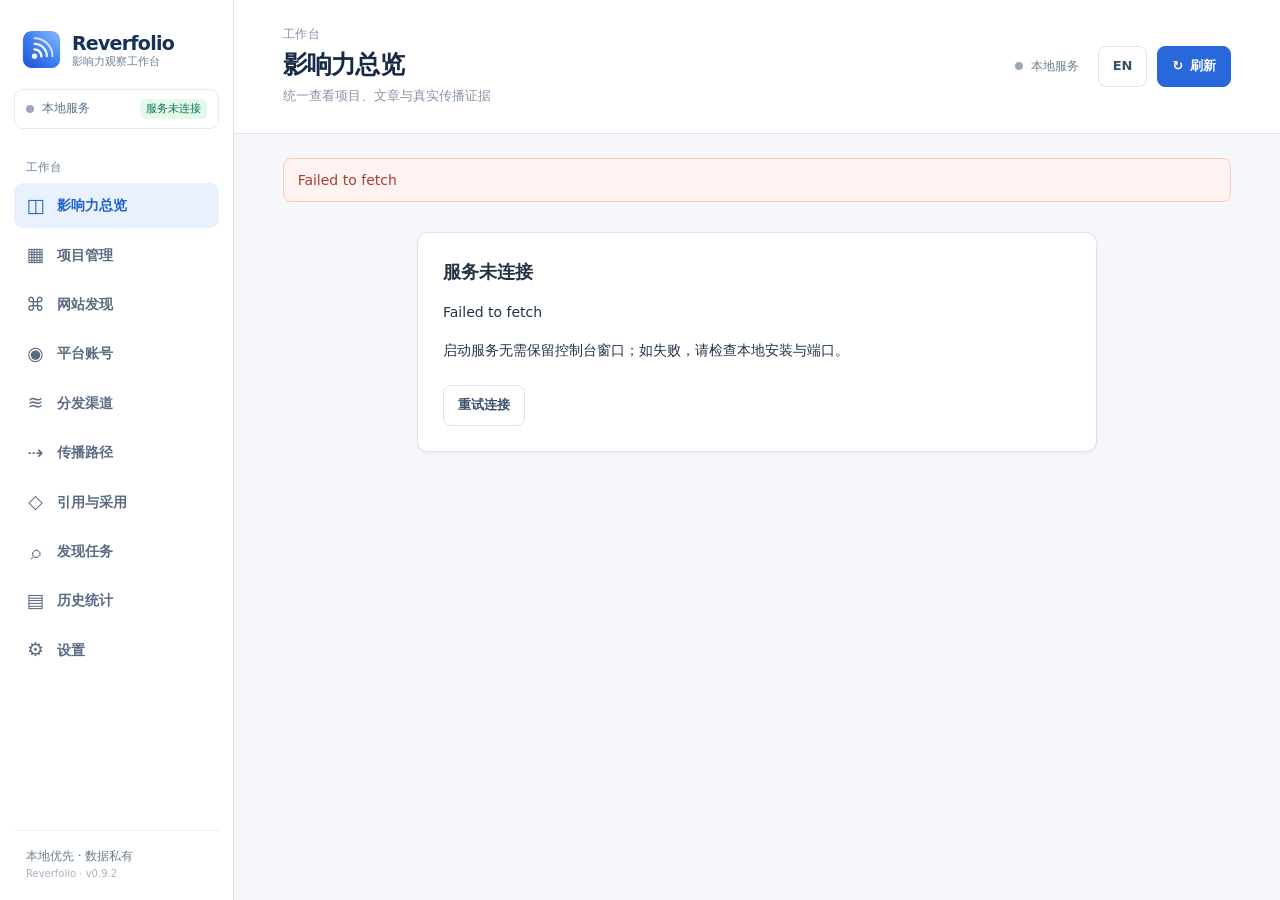
==== extension/ui/index.html @ 4c91f540 "docs: finalize public OSS onboarding and bundled dependency notices" ====
<!doctype html>
<html lang="zh-CN">
<head>
  <meta charset="utf-8">
  <meta name="viewport" content="width=device-width,initial-scale=1">
  <meta name="color-scheme" content="light">
  <meta name="reverfolio-api-origin" content="http://127.0.0.1:19452">
<title>Reverfolio · 影响力工作台</title>
  <link rel="icon" type="image/svg+xml" href="./favicon.svg">
  <link rel="stylesheet" href="./app.css">
  <script defer src="./local-auth.js"></script>
  <script defer src="./app.js"></script>
  <script defer src="./dashboard.js"></script>
  <script defer src="./settings.js"></script>
</head>
<body>
  <div class="app">
    <aside class="sidebar">
      <div class="brand"><div class="brand-mark"><img src="./favicon.svg" width="39" height="39" alt="" aria-hidden="true"></div><div><strong>Reverfolio</strong><small data-i18n="影响力观察工作台">影响力观察工作台</small></div></div>
      <div class="sidebar-status"><span class="online-dot"></span><span data-i18n="本地服务">本地服务</span><span class="pill" data-i18n="已连接">已连接</span></div>
      <div class="nav-label" data-i18n="工作台">工作台</div>
      <nav id="navigation" aria-label="Workspaces"></nav>
      <div class="sidebar-bottom"><div class="sidebar-footer"><span data-i18n="本地优先 · 数据私有">本地优先 · 数据私有</span><small>Reverfolio · v0.9.2</small></div></div>
    </aside>
    <div class="main-shell">
      <header class="topbar">
        <div><div class="eyebrow" data-i18n="工作台">工作台</div><h1 id="page-title">影响力总览</h1><p id="page-subtitle"></p></div>
        <div class="top-actions"><span class="sync-indicator"><span class="online-dot"></span><span data-i18n="本地服务">本地服务</span></span>
          <button type="button" class="btn btn-secondary" data-action="open-browser-tab" id="open-browser-tab" title="在标签页中打开" hidden>↗</button>
          <button type="button" class="btn btn-secondary" data-action="toggle-locale" id="locale-button">EN</button>
          <button type="button" class="btn btn-primary" data-action="refresh"><span aria-hidden="true">↻</span> <span data-i18n="刷新">刷新</span></button>
        </div>
      </header>
      <main class="workspace-main">
        <div class="notice" id="notice" role="status" aria-live="polite"></div>
        <section id="view" aria-label="Reverfolio workspace"><div class="loading">正在读取 Reverfolio 数据…</div></section>
      </main>
    </div>
  </div>
</body>
</html>
---- extension/ui/app.css ----
:root{font:14px/1.6 system-ui,-apple-system,"Segoe UI","Noto Sans CJK SC","Microsoft YaHei",sans-serif;color:#223448;background:#f5f7fa;--border:#dce3ee;--blue:#2868da;--blue-soft:#eaf2ff;--text:#223448;--sub:#6d7c8f}
*{box-sizing:border-box}body{margin:0}button,input,select,textarea{font:inherit}button{cursor:pointer}a{color:var(--blue);text-decoration:none}a:hover{text-decoration:underline}
.app{min-height:100vh;display:flex}.sidebar{width:234px;min-width:234px;position:sticky;top:0;height:100vh;background:#fff;border-right:1px solid var(--border);display:flex;flex-direction:column;padding:24px 14px 18px}.brand{display:flex;align-items:center;gap:11px;margin:4px 8px 18px}.brand-mark{background:linear-gradient(138deg,#2563eb,#5596f8);box-shadow:0 4px 11px #2563eb28;color:white;width:39px;height:39px;border-radius:11px;display:grid;place-items:center;font-weight:800;letter-spacing:-.04em}.brand strong{font-size:19px;color:#17315b;letter-spacing:-.04em}.brand small{display:block;font-size:11px;color:var(--sub);margin-top:-5px}.sidebar-status{display:flex;gap:8px;align-items:center;padding:9px 11px;border:1px solid #e4ebf3;border-radius:9px;font-size:12px;margin-bottom:20px;color:#587088}.online-dot{width:8px;height:8px;border-radius:50%;background:#23bd74;display:inline-block;box-shadow:0 0 0 3px #e4faec}.pill{margin-left:auto;color:#087948;background:#e6f7eb;border-radius:6px;font-size:11px;padding:1px 6px}.nav-label{font-size:11px;color:#95a4b8;letter-spacing:.11em;font-weight:700;padding:10px 12px 7px}.sidebar nav{display:flex;flex-direction:column;gap:5px}.nav-button{border:0;background:transparent;border-radius:9px;text-align:left;width:100%;display:flex;gap:12px;align-items:center;padding:11px 12px;color:#596a82;font-weight:600;transition:background .12s}.nav-button:hover{background:#f1f6ff}.nav-button.active{color:#2262ca;background:#e9f1ff}.nav-icon{display:grid;place-items:center;width:19px;font-size:19px;font-weight:400;line-height:1}.sidebar-bottom{margin-top:auto}.sidebar-footer{border-top:1px solid #ecf0f4;padding:16px 12px 0;font-size:12px;color:var(--sub)}.sidebar-footer small{display:block;color:#a7b1c1}
.main-shell{min-width:0;flex:1}.topbar{background:#fff;border-bottom:1px solid var(--border);min-height:120px;display:flex;align-items:center;justify-content:space-between;gap:24px;padding:25px clamp(18px,3.8vw,56px)}.eyebrow{font-size:12px;color:#8391a7;letter-spacing:.07em}.topbar h1{font-size:25px;font-weight:730;margin:1px 0 0;letter-spacing:-.03em;color:#172b46}.topbar p{color:#8794a7;font-size:13px;margin:1px 0}.top-actions{display:flex;align-items:center;gap:10px;flex-wrap:wrap}.sync-indicator{font-size:12px;color:#667d8f;display:flex;align-items:center;gap:8px;margin-right:9px}.workspace-main{margin:0 auto;padding:24px clamp(18px,3.8vw,56px) 64px;max-width:1590px}.notice{display:none;border-radius:8px;padding:10px 14px;margin-bottom:17px;border:1px solid #c4d8ef;background:#eff6ff;color:#205bab}.notice.active{display:block}.notice.error{background:#fff3f1;color:#aa3e30;border-color:#ffc7be}
.btn{border-radius:8px;border:1px solid var(--border);padding:9px 14px;background:#fff;font-size:13px;font-weight:600;color:#38516d;display:inline-flex;align-items:center;justify-content:center;gap:7px;white-space:nowrap}.btn:hover{border-color:#96b7ed;background:#f8fbff}.btn-primary{background:var(--blue);border-color:var(--blue);color:#fff}.btn-primary:hover{background:#1e54bb;color:#fff}.btn-danger{color:#a23c34}.btn:disabled{opacity:.45;cursor:wait}.btn-sm{padding:5px 10px;font-size:12px}.btn-link{background:none;border:0;color:var(--blue);padding:0}.btn-row{display:flex;gap:9px;flex-wrap:wrap;align-items:center}.section-header{display:flex;justify-content:space-between;align-items:flex-end;gap:16px;margin:23px 0 13px}.section-header:first-child{margin-top:0}.section-header h2{margin:0;font-size:17px;color:#243950}.section-header p{margin:4px 0 0;color:var(--sub);font-size:12px}.card,.panel{border:1px solid var(--border);background:white;border-radius:11px;box-shadow:0 1px 3px #142c5010;padding:20px;margin-bottom:18px}.card h2,.panel h2{font-size:16px;margin:0 0 13px}.panel-title{margin:0 0 14px;font-size:16px;color:#2b3c51}.card-sub{color:var(--sub);font-size:12px}.stat-grid{display:grid;grid-template-columns:repeat(4,minmax(0,1fr));gap:16px}.stat-card{padding:20px 21px;background:#fff;border:1px solid var(--border);border-radius:11px}.stat-label{color:#788a9f;font-size:12px}.stat-value{font-size:29px;font-weight:740;color:#213b5d;margin:4px 0;line-height:1.35}.stat-hint{font-size:11px;color:#92a0b1}.stat-card.primary .stat-value{color:var(--blue)}
.grid-2{display:grid;grid-template-columns:minmax(0,1.3fr) minmax(260px,.7fr);gap:16px}.grid-cards{display:grid;grid-template-columns:repeat(auto-fit,minmax(280px,1fr));gap:14px}.mini-card{border:1px solid var(--border);border-radius:10px;background:#fff;padding:18px}.mini-card h3{margin:0;font-size:15px}.mini-card .meta{font-size:12px;color:var(--sub);margin:5px 0 10px;overflow-wrap:anywhere}.data-table{width:100%;border-collapse:collapse;font-size:13px}.data-table th{text-align:left;color:#8190a5;font-size:11px;font-weight:700;letter-spacing:.02em;background:#f8fafd;border-bottom:1px solid var(--border);padding:11px 12px}.data-table td{padding:12px;border-bottom:1px solid #edf0f5;vertical-align:top}.data-table tr:last-child td{border-bottom:0}.data-table tr:hover td{background:#fbfcff}.table-wrap{overflow:auto;border:1px solid #e8edf4;border-radius:8px}.num{font-variant-numeric:tabular-nums;font-weight:650}.muted{color:var(--sub)}.empty{color:#94a0ae;text-align:center;padding:32px}.badge{display:inline-flex;align-items:center;background:#f1f5fa;border-radius:6px;color:#586b80;font-size:11px;font-weight:600;padding:3px 8px}.badge.verified{color:#0d8355;background:#e8f8f0}.badge.pending{color:#a36a1a;background:#fff5e6}.badge.rejected,.badge.gone,.badge.failed{color:#a33a38;background:#fbe9e8}.badge.complete{color:#0b7c4d;background:#e8f8f0}.badge.partial{color:#826316;background:#fff5df}.badge.running{color:#226bd0;background:#edf4ff}.tag{display:inline-flex;background:#eff4fb;color:#38648d;padding:2px 7px;border-radius:5px;font-size:11px}.evidence-list{display:grid;gap:13px}.evidence-item{padding:18px;border:1px solid var(--border);border-radius:10px;background:white}.evidence-head{display:flex;gap:10px;align-items:center;justify-content:space-between}.evidence-item h3{margin:0;font-size:15px}.evidence-item blockquote{margin:12px 0;padding:10px 14px;border-left:3px solid #aac9f6;background:#f8faff;color:#5f748e;line-height:1.6;overflow-wrap:anywhere}.evidence-actions{display:flex;flex-wrap:wrap;gap:8px;align-items:center}.evidence-url{overflow-wrap:anywhere;font-size:12px}.form-grid{display:grid;grid-template-columns:repeat(2,minmax(0,1fr));gap:13px}.field{display:flex;flex-direction:column;gap:5px;font-size:12px;font-weight:650;color:#536983}.field input,.field select,.field textarea,.input{border:1px solid #d4dfed;border-radius:7px;padding:9px 11px;min-width:0;width:100%;background:white;color:#24384f;font-size:13px}.field textarea{min-height:74px;resize:vertical}.field.full{grid-column:1/-1}.form-actions{display:flex;align-items:center;justify-content:flex-end;margin-top:14px;gap:8px}.toolbar{display:flex;align-items:center;justify-content:space-between;flex-wrap:wrap;gap:10px;margin-bottom:16px}.search{width:min(340px,100%);border:1px solid #d4dfed;background:#fff;padding:9px 13px;border-radius:7px;font-size:13px}.subtle{font-size:12px;color:#8c9aaa}.separator{border:0;border-top:1px solid #e8edf4;margin:17px 0}details summary{cursor:pointer;color:#2968be;font-size:13px}details[open] summary{margin-bottom:12px}pre{white-space:pre-wrap;overflow-wrap:anywhere;background:#f6f8fb;padding:13px;border-radius:7px;font-size:12px;max-height:360px;overflow:auto}code{font-size:12px}.inline-input{width:min(270px,100%);border:1px solid #d4dfed;border-radius:7px;padding:7px 10px;background:#fff;font-size:12px}.list-row{padding:13px 0;border-bottom:1px solid #edf0f5}.list-row:last-child{border:0}.work-header{display:flex;justify-content:space-between;gap:12px;align-items:center}.work-stats{display:flex;gap:15px;color:#657c96;font-size:12px;margin-top:9px;flex-wrap:wrap}.link-row{font-size:12px;margin-top:7px;overflow-wrap:anywhere}.loading{padding:42px;text-align:center;color:#7890a6}.desc{color:#71839c;font-size:13px;margin-top:0}.status-line{display:flex;gap:12px;align-items:center}.metric-bar{height:8px;border-radius:8px;background:#eef4fb;min-width:100px;overflow:hidden}.metric-bar span{display:block;height:100%;background:#6da4f5;border-radius:8px}.kpi-note{color:#8593a7;font-size:12px;line-height:1.6;margin:10px 0}
@media(max-width:1180px){.stat-grid{grid-template-columns:repeat(2,minmax(0,1fr))}.grid-2{grid-template-columns:1fr}}@media(max-width:700px){.app{display:block}.sidebar{position:relative;height:auto;width:100%;min-width:0;padding:12px;display:block}.brand{margin:0 4px 10px}.sidebar-status,.nav-label,.sidebar-bottom{display:none}.sidebar nav{flex-direction:row;overflow-x:auto;gap:4px}.nav-button{padding:9px 10px;white-space:nowrap;width:auto}.nav-icon{display:none}.topbar{padding:16px;min-height:98px}.topbar h1{font-size:21px}.topbar p,.sync-indicator{display:none}.workspace-main{padding:15px}.stat-grid{grid-template-columns:repeat(2,minmax(0,1fr));gap:9px}.stat-card{padding:14px}.stat-value{font-size:23px}.grid-cards,.form-grid{grid-template-columns:1fr}.field.full{grid-column:auto}}

body.busy button{pointer-events:none;opacity:.6}

/* Hierarchical settings: nested tree + functional detail pane. */
.settings-shell{display:grid;grid-template-columns:minmax(270px,345px) minmax(0,1fr);gap:18px;align-items:start}
.settings-browser,.settings-detail{background:#fff;border:1px solid var(--border);border-radius:11px;box-shadow:0 1px 3px #142c5010}
.settings-browser{padding:18px 0;min-height:480px;overflow:hidden}
.settings-browser-header{padding:0 18px 13px}
.settings-browser-header h2{font-size:18px;margin:0;color:#23364e}
.settings-browser-header p{font-size:12px;color:var(--sub);margin:3px 0}
.settings-search-wrap{padding:0 16px 14px;border-bottom:1px solid #ecf0f6}
.settings-search-wrap input{width:100%;border:1px solid #d4dfed;border-radius:8px;padding:10px 12px;color:#334962;outline-offset:2px}
#settings-tree{padding:10px 10px 0}
.settings-tree-branch{margin:2px 0}
.settings-tree-row{--depth:0;width:100%;display:flex;align-items:center;gap:8px;min-height:55px;padding:8px 11px 8px calc(10px + var(--depth)*14px);border:0;border-radius:8px;background:transparent;text-align:left;color:#334865;transition:background .15s}
.settings-tree-row:hover{background:#f4f7fc}
.settings-tree-row.is-selected{background:#eaf2ff;color:#235cba}
.settings-tree-marker{width:16px;font-size:17px;flex-shrink:0;color:#7b96b7;display:grid;place-items:center}
.settings-tree-copy{flex:1;min-width:0}
.settings-tree-copy strong{display:block;font-size:13px;font-weight:650;line-height:1.45}
.settings-tree-copy small{display:block;font-size:11px;font-weight:400;color:#8997a9;overflow:hidden;text-overflow:ellipsis;white-space:nowrap}
.settings-tree-count{font-size:11px;color:#8697a8;background:#edf2f8;border-radius:5px;padding:1px 5px}
.settings-tree-next{font-size:19px;color:#91a0af}
.settings-tree-children{border-left:1px solid #edf0f6;margin-left:23px}
.settings-detail{min-height:480px;padding:24px;margin:0}
.settings-detail h2{font-size:19px;color:#253950;margin:8px 0 7px}
.settings-breadcrumb{display:flex;align-items:center;gap:4px;flex-wrap:wrap;margin-bottom:17px}
.settings-crumb{border:0;padding:1px 3px;background:transparent;color:#5c78a0;font-size:12px}
.settings-crumb:last-of-type{color:#285ead;font-weight:600}
.settings-crumb-sep{color:#adb9c9}
.settings-detail-empty{min-height:370px;display:flex;flex-direction:column;justify-content:center;align-items:center;text-align:center;color:#7e8c9c}
.settings-detail-empty h2{margin:6px 0;color:#314961}
.settings-detail-empty p{margin:0;font-size:13px}
.settings-detail-symbol{font-size:36px;color:#afbfda}
.settings-category-list{display:grid;gap:8px;margin-top:18px}
.settings-category-card{border:1px solid #e4e9f2;background:#fbfcfe;border-radius:9px;padding:14px 16px;display:flex;align-items:center;justify-content:space-between;gap:12px;text-align:left}
.settings-category-card:hover{background:#eef5ff;border-color:#bdd1ef}
.settings-category-card strong{display:block;color:#324761;font-size:14px}
.settings-category-card small{display:block;color:#8395a9;font-size:12px}
.settings-fields{display:grid;gap:16px}
.settings-field{border:1px solid #e8edf5;border-radius:9px;padding:16px 18px}
.settings-field label{display:grid;grid-template-columns:minmax(0,1fr) minmax(150px,240px);column-gap:20px;align-items:center}
.settings-field label strong{color:#2e4560;font-size:14px;grid-column:1;grid-row:1}
.settings-field label small{color:#8796a9;font-size:12px;grid-column:1;grid-row:2;line-height:1.5}
.settings-field input,.settings-field select{grid-column:2;grid-row:1/span 2;width:100%;border:1px solid #cfdbe9;border-radius:7px;padding:9px 10px;color:#2c4565;background:white;min-width:0}
.settings-savebar{display:flex;justify-content:flex-end;align-items:center;gap:9px;flex-wrap:wrap;margin-top:22px;border-top:1px solid #edf1f7;padding-top:18px}
.settings-hint{font-size:12px;color:#8b9aab;margin-right:auto}
.settings-results-count{color:#8193a5;font-size:12px;padding:8px 10px}
.settings-search-hit{display:block;width:100%;border:0;background:white;text-align:left;padding:11px 14px;border-radius:7px}
.settings-search-hit:hover{background:#f1f6ff}
.settings-search-hit strong{display:block;color:#324f70;font-size:13px}
.settings-search-hit small{display:block;color:#92a1b0;font-size:11px;line-height:1.4}
.settings-empty{padding:26px;text-align:center;color:#94a1b2;font-size:13px}
.settings-status{padding:15px 0;border-bottom:1px solid #edf0f5}
.settings-status:last-child{border-bottom:0}
.settings-status .muted{margin:7px 0}
.settings-info{margin-top:20px;color:#607795;padding:11px 12px;background:#f4f8fc;border-radius:8px}
body.compact-layout .stat-card{padding:13px}
body.compact-layout .mini-card,body.compact-layout .panel{padding:13px}
body.compact-layout .data-table td{padding:7px 11px}
body.compact-layout .workspace-main{padding-top:15px}
@media(max-width:1100px){.settings-shell{grid-template-columns:minmax(220px,300px) minmax(0,1fr)}}
@media(max-width:780px){.settings-shell{grid-template-columns:1fr}.settings-browser,.settings-detail{min-height:0}.settings-field label{grid-template-columns:1fr;row-gap:7px}.settings-field label strong,.settings-field label small,.settings-field input,.settings-field select{grid-column:1;grid-row:auto}}

/* CSP-safe recursive indentation: no inline style attributes. */
.settings-tree-row[data-depth="1"]{padding-left:24px}
.settings-tree-row[data-depth="2"]{padding-left:38px}
.settings-tree-row[data-depth="3"]{padding-left:52px}
.settings-tree-row[data-depth="4"]{padding-left:66px}


/* BlogCTL-style full-width hierarchical settings navigation: one level at a time. */
.settings-full-page{
  width:100%;
  max-width:none;
  margin:0;
  min-height:0;
  padding:clamp(18px,2vw,32px);
}
.settings-full-page .settings-browser-header{padding:0 0 16px}
.settings-full-page .settings-browser-header h2{font-size:20px}
.settings-full-page .settings-search-wrap{padding:0 0 20px;border-bottom:0}
.settings-full-page .settings-search-wrap input{max-width:none;width:100%;padding:12px 14px}
.settings-full-page .settings-category-list{display:grid;grid-template-columns:1fr;gap:0;margin-top:0;border:1px solid #e4eaf2;border-radius:10px;overflow:hidden}
.settings-full-page .settings-category-card{
  width:100%;
  min-height:78px;
  border:0;
  border-bottom:1px solid #e8edf4;
  border-radius:0;
  padding:15px 22px;
  background:#fff;
}
.settings-full-page .settings-category-card:last-child{border-bottom:0}
.settings-full-page .settings-category-card:hover{background:#f2f7ff}
.settings-full-page .settings-category-card strong{font-size:15px}
.settings-full-page .settings-category-card small{font-size:12px;margin-top:3px}
.settings-category-meta{color:#899bb2;display:flex;gap:16px;align-items:center}
.settings-category-chevron{color:#7d9ac4;font-size:22px;line-height:1}
.settings-full-page .settings-breadcrumb{margin-bottom:23px}
.settings-full-page .settings-detail-empty{display:none}
.settings-full-page .settings-fields{max-width:none}
.settings-full-page .settings-field label{grid-template-columns:minmax(0,1fr) minmax(220px,36%)}
.settings-full-page .settings-search-hit{display:flex;padding:15px 22px}
.settings-full-page .settings-results-count{background:#f7fafd;padding:9px 18px}
@media(max-width:780px){
 .settings-full-page .settings-field label{grid-template-columns:1fr}
 .settings-full-page .settings-category-card{padding:12px 14px;min-height:66px}
}

/* Settings must consume all horizontal space available next to the app nav. */
body:has(.settings-full-page) .workspace-main{max-width:none;width:100%}

.brand-mark:has(img){background:transparent;box-shadow:none;border-radius:11px;overflow:hidden}
.brand-mark img{display:block;width:100%;height:100%}

/* Same management UI in the Edge/Chrome extension side panel. */
[hidden]{display:none!important}
.reverfolio-extension body{background:#f5f7fb}
.reverfolio-extension .app{display:flex;min-height:100vh}
.reverfolio-extension .sidebar{
  display:flex;position:sticky;top:0;flex:0 0 58px;
  width:58px;min-width:58px;height:100vh;
  padding:12px 5px;overflow:auto;
}
.reverfolio-extension .sidebar .brand{margin:3px auto 14px}
.reverfolio-extension .sidebar .brand>div:last-child,.reverfolio-extension .sidebar-status,.reverfolio-extension .nav-label,.reverfolio-extension .sidebar-bottom{display:none}
.reverfolio-extension .sidebar nav{display:flex;flex-direction:column;gap:7px;overflow:visible}
.reverfolio-extension .sidebar .nav-button{
  flex:0 0 auto;min-width:0;width:100%;padding:12px 3px;
  display:flex;justify-content:center;align-items:center;
  border-radius:8px;
}
.reverfolio-extension .nav-button .nav-icon{display:grid;width:22px;font-size:21px}
.reverfolio-extension .nav-button span:last-child{display:none}
.reverfolio-extension .main-shell{flex:1;min-width:0}
.reverfolio-extension .topbar{min-height:65px;padding:13px 15px;gap:9px}
.reverfolio-extension .topbar h1{font-size:17px}
.reverfolio-extension .topbar p,.reverfolio-extension .topbar .eyebrow,.reverfolio-extension .topbar .sync-indicator{display:none}
.reverfolio-extension .top-actions{gap:5px;flex-wrap:nowrap}
.reverfolio-extension .top-actions .btn{padding:7px 9px;font-size:12px}
.reverfolio-extension .workspace-main{
  padding:13px 11px 32px;margin:0 auto;max-width:none;width:100%;
}
.reverfolio-extension .stat-grid{grid-template-columns:repeat(2,minmax(0,1fr));gap:8px}
.reverfolio-extension .stat-card{padding:13px 12px}
.reverfolio-extension .stat-card .stat-value{font-size:24px}
.reverfolio-extension .stat-card .stat-label{font-size:11px}
.reverfolio-extension .stat-card .stat-hint{font-size:10px}
.reverfolio-extension .grid-2,.reverfolio-extension .grid-cards,.reverfolio-extension .form-grid{grid-template-columns:1fr}
.reverfolio-extension .section-header{align-items:center}
.reverfolio-extension .section-header h2{font-size:14px}
.reverfolio-extension .panel,.reverfolio-extension .mini-card{padding:12px}
.reverfolio-extension .data-table{font-size:11px}
.reverfolio-extension .data-table td,.reverfolio-extension .data-table th{padding:9px 7px}
.reverfolio-extension .settings-full-page{padding:13px}
.reverfolio-extension .settings-full-page .settings-category-card{min-height:62px;padding:12px 11px}
.reverfolio-extension .settings-full-page .settings-category-card strong{font-size:13px}
.reverfolio-extension .settings-field label{grid-template-columns:1fr}
.reverfolio-extension .settings-field label strong,.reverfolio-extension .settings-field label small,
.reverfolio-extension .settings-field input,.reverfolio-extension .settings-field select{grid-column:1;grid-row:auto}
.reverfolio-extension .settings-savebar{justify-content:flex-end}
.reverfolio-extension .settings-hint{width:100%}


/* Interactive source cards replace the raw table on the dashboard.
   Exact unsummarized metrics remain available in an expandable table. */
.activity-grid{display:grid;grid-template-columns:repeat(auto-fill,minmax(240px,1fr));gap:13px;margin-bottom:15px}
.activity-card{background:#fff;border:1px solid #dde6f2;border-radius:11px;padding:16px;box-shadow:0 1px 3px #172d4310;display:flex;flex-direction:column;gap:14px;min-width:0}
.activity-card:hover{border-color:#bad0f1;box-shadow:0 4px 12px #284d7b14}
.activity-top{display:flex;gap:10px;align-items:center;min-width:0}
.activity-icon{width:36px;height:36px;flex-shrink:0;display:grid;place-items:center;border-radius:10px;background:#eaf3ff;color:#3271d0;font-size:20px}
.activity-heading{flex:1;min-width:0;line-height:1.3}
.activity-heading strong{display:block;overflow-wrap:anywhere;font-size:13px}
.activity-heading small{display:block;color:#8596ad;font-size:11px;overflow-wrap:anywhere;margin-top:4px}
.activity-external{align-self:start;font-size:16px}
.activity-stat-row{display:grid;grid-template-columns:repeat(3,minmax(0,1fr));gap:8px;padding:11px 0;border-top:1px solid #e9eef5;border-bottom:1px solid #e9eef5}
.activity-stat-row div{display:flex;flex-direction:column;gap:4px;min-width:0}
.activity-stat-row span{font-size:11px;color:#7c90a5;white-space:nowrap;overflow:hidden;text-overflow:ellipsis}
.activity-stat-row strong{font-size:19px;line-height:1.1;color:#21436c;font-variant-numeric:tabular-nums}
.activity-foot{display:flex;justify-content:space-between;flex-wrap:wrap;font-size:11px;color:#8392a8;gap:8px}
.activity-details{padding:13px 16px}
.activity-details>summary{color:#3069bf;list-style-position:inside;font-weight:650}
.activity-details[open]>summary{margin-bottom:12px}
.reverfolio-extension .activity-grid{grid-template-columns:1fr;gap:9px}
.reverfolio-extension .activity-card{padding:12px;gap:9px}
.reverfolio-extension .activity-stat-row strong{font-size:18px}

.chart-panel{min-width:0;margin-bottom:18px}.chart-panel svg{display:block;width:100%;height:auto;min-height:160px}.chart-panel h3{margin:0}.chart-panel .btn-row{flex-wrap:wrap}.chart-panel .work-header{gap:12px;flex-wrap:wrap}

.impact-charts{display:grid;grid-template-columns:repeat(2,minmax(0,1fr));gap:18px}@media(max-width:900px){.impact-charts{grid-template-columns:minmax(0,1fr)}}

/* Propagation associations are NOT a publication timeline. Only verified evidence has observed dates. */
.propagation-picker{display:flex;align-items:center;gap:15px;max-width:690px}
.propagation-picker span{flex:0 0 85px}
.propagation-picker select{flex:1;min-width:0}
.propagation-flow{display:grid;grid-template-columns:repeat(4,minmax(0,1fr));gap:14px;margin:16px 0 23px}
.propagation-node{position:relative;min-width:0;min-height:190px;border:1px solid #dde6f2;background:#fff;border-radius:12px;padding:17px;box-shadow:0 2px 7px #1c395b0a}
.propagation-node:not(:last-child)::after{content:"›";position:absolute;z-index:1;right:-16px;top:68px;font-size:27px;color:#8ba1c2;font-weight:700}
.propagation-node-head{display:flex;gap:9px;align-items:center;justify-content:space-between;padding-bottom:13px;margin-bottom:13px;border-bottom:1px solid #e8eff6}
.propagation-node-head h3{font-size:13px;line-height:1.35;margin:0}
.propagation-node-head strong{color:#2874ca;background:#ebf3ff;border-radius:15px;padding:3px 8px;font-size:12px;flex-shrink:0}
.propagation-main-link,.propagation-links li{overflow-wrap:anywhere;line-height:1.55;font-size:13px}
.propagation-main-link a{font-weight:650}
.propagation-links{padding:0;margin:0;list-style:none;display:grid;gap:12px}
.propagation-links li{padding-bottom:9px;border-bottom:1px solid #f0f3f8}
.propagation-links li:last-child{border-bottom:0;padding-bottom:0}
.propagation-links small{display:block;color:#8091a8;font-size:10px;overflow-wrap:anywhere;margin-top:3px}
.propagation-lang{display:inline-block;color:#657b98;font-size:11px;margin-right:5px}
.propagation-timeline{position:relative;padding:3px 0 5px 27px;margin:14px 0 20px;list-style:none;border-left:2px solid #d5e4f4}
.propagation-timeline li{position:relative;margin:0 0 18px;padding:12px 16px;background:#fff;border:1px solid #e2eaf3;border-radius:10px;overflow-wrap:anywhere}
.propagation-timeline li::before{content:"";position:absolute;width:9px;height:9px;border-radius:50%;background:#4c85d6;left:-33px;top:19px;box-shadow:0 0 0 3px #e5f0ff}
.propagation-timeline time,.propagation-timeline small{display:block;font-size:11px;color:#758aa3}
.propagation-timeline strong{font-size:13px}
.propagation-timeline p{font-size:12px;margin:7px 0}
@media(max-width:1150px){.propagation-flow{grid-template-columns:repeat(2,minmax(0,1fr))}.propagation-node:nth-child(2)::after{display:none}}
@media(max-width:680px){.propagation-flow{grid-template-columns:1fr}.propagation-node::after{display:none!important}.propagation-picker{display:block}.propagation-picker span{display:block;margin-bottom:7px}}

.offline-panel{max-width:680px;margin:30px auto;padding:25px}
.offline-panel h2{font-size:18px;margin:0 0 14px}
.offline-panel p{overflow-wrap:anywhere;line-height:1.7}
.offline-panel .btn-row{margin-top:22px}
.online-dot.offline{background:#9ca8b6;box-shadow:none}
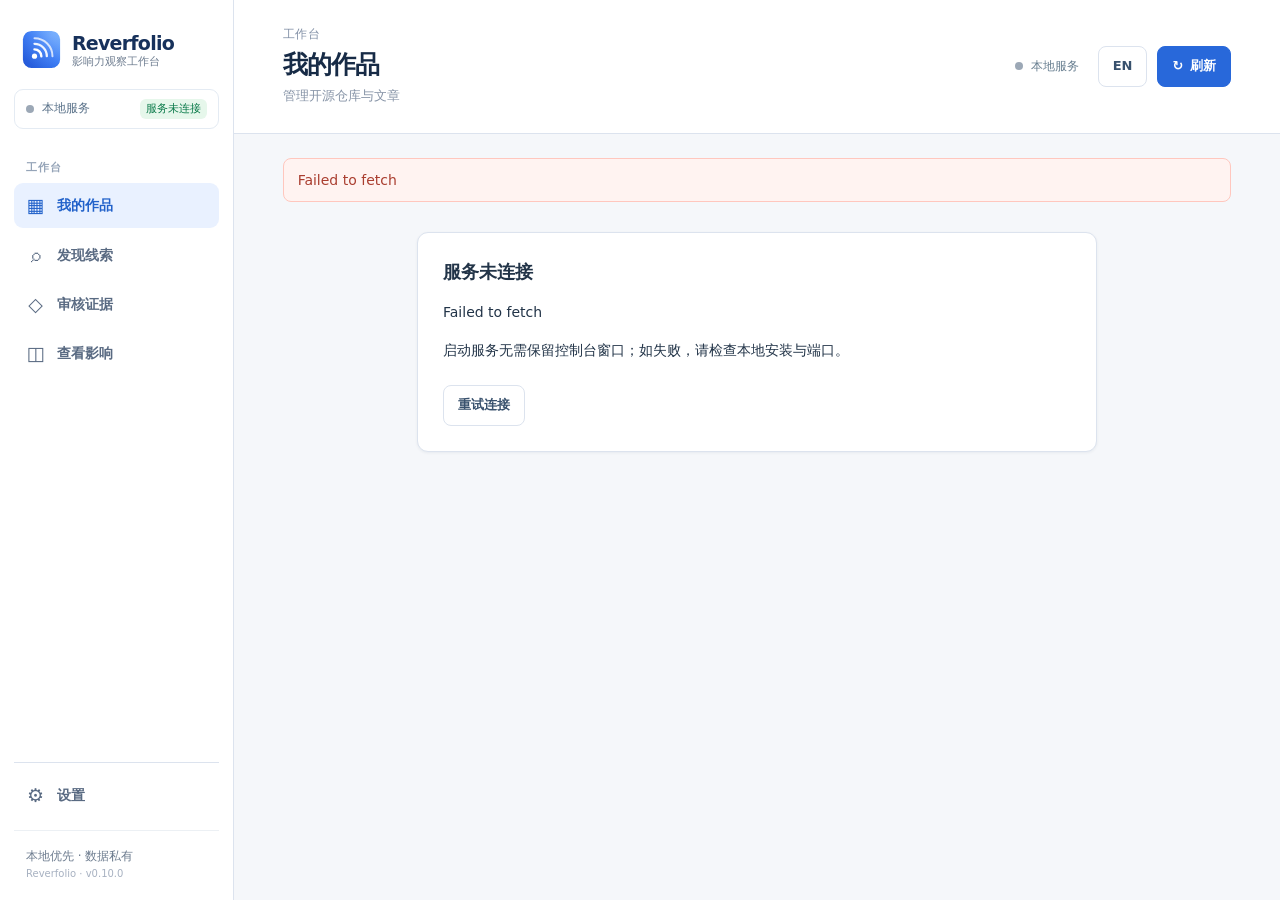
==== commit 2bdb2d56: "chore: finalize v0.10.0 runtime and release documentation" ====
--- a/extension/ui/index.html
+++ b/extension/ui/index.html
@@ -20,7 +20,7 @@
       <div class="sidebar-status"><span class="online-dot"></span><span data-i18n="本地服务">本地服务</span><span class="pill" data-i18n="已连接">已连接</span></div>
       <div class="nav-label" data-i18n="工作台">工作台</div>
       <nav id="navigation" aria-label="Workspaces"></nav>
-      <div class="sidebar-bottom"><div class="sidebar-footer"><span data-i18n="本地优先 · 数据私有">本地优先 · 数据私有</span><small>Reverfolio · v0.9.2</small></div></div>
+      <div class="sidebar-bottom"><div class="sidebar-footer"><span data-i18n="本地优先 · 数据私有">本地优先 · 数据私有</span><small>Reverfolio · v0.10.0</small></div></div>
     </aside>
     <div class="main-shell">
       <header class="topbar">
--- a/extension/ui/app.css
+++ b/extension/ui/app.css
@@ -228,3 +228,42 @@
 .offline-panel p{overflow-wrap:anywhere;line-height:1.7}
 .offline-panel .btn-row{margin-top:22px}
 .online-dot.offline{background:#9ca8b6;box-shadow:none}
+
+/* One next action; operational details stay collapsed. */
+.mcp-guide{max-width:720px;margin:22px auto 0}
+.mcp-steps{list-style:none;display:flex;gap:20px;padding:0;margin:0 0 24px;color:var(--sub);font-size:12px;flex-wrap:wrap}
+.mcp-steps li{display:flex;align-items:center;gap:7px}.mcp-steps span{display:grid;place-items:center;width:25px;height:25px;border-radius:50%;background:#edf2f8;font-weight:700}
+.mcp-steps .current{color:var(--blue);font-weight:650}.mcp-steps .current span{background:#e6efff}.mcp-steps .done{color:#168063}.mcp-steps .done span{background:#e8f7ef}
+.mcp-connection-card{border:1px solid var(--border);border-radius:14px;padding:28px;background:#fbfcff}
+.mcp-connection-card.is-ready{background:#f5fcf8;border-color:#cde8d9}.mcp-state-symbol{display:grid;place-items:center;width:40px;height:40px;border-radius:12px;background:#e8f0ff;color:var(--blue);font-size:23px;margin-bottom:16px}
+.is-ready .mcp-state-symbol{background:#e0f3e7;color:#168063}.mcp-connection-card h3{margin:0 0 10px;font-size:20px;color:#233a56}
+.mcp-description{font-size:14px;line-height:1.75;color:#637894;margin:0 0 20px;max-width:590px}
+.mcp-id-field{display:grid;gap:8px;font-size:13px;font-weight:600;color:#405779;margin:22px 0}
+.mcp-id-field input{width:100%;min-width:0;border:1px solid #cfdbe9;border-radius:8px;padding:12px;background:white;color:#253e5f;font-size:14px;font-weight:400}
+.mcp-main-action{margin-top:20px}.mcp-main-action .btn{min-width:140px;padding:11px 20px}
+.mcp-error{color:#9b3737;background:#fff1ef;padding:12px;border-radius:8px;line-height:1.6;font-size:13px}
+.mcp-advanced{margin-top:24px;border-top:1px solid var(--border);padding-top:18px}.mcp-advanced summary{color:#71839c;font-size:12px}
+.mcp-advanced h3{margin:25px 0 8px;font-size:14px}.mcp-advanced pre{font-size:11px}
+@media(max-width:600px){.mcp-steps{gap:10px;font-size:11px}.mcp-steps span{width:21px;height:21px}.mcp-connection-card{padding:20px}.mcp-main-action .btn{width:100%}}
+
+.mcp-steps a{color:inherit;text-decoration:underline;text-underline-offset:3px}.mcp-main-action a.btn{text-decoration:none}
+
+/* Task-oriented navigation. Keep settings visible and names legible in panels. */
+.sidebar #navigation{flex:1;min-height:0;overflow-y:auto}
+.sidebar #settings-navigation{flex:none;margin-top:16px;padding-top:10px;border-top:1px solid var(--border)}
+.sidebar-bottom{margin-top:12px}
+.workflow-guide{margin-bottom:22px}
+.workflow-guide p{color:var(--sub);margin:0 0 14px;line-height:1.7}
+.workflow-tabs{display:flex;gap:8px;flex-wrap:wrap;border-bottom:1px solid var(--border);padding-bottom:12px}
+.workflow-tabs a{padding:8px 13px;border-radius:8px;text-decoration:none;color:#596a82;background:white}
+.workflow-tabs a.active{background:#e9f1ff;color:#2262ca;font-weight:700}
+.workflow-tabs a:focus-visible,.nav-button:focus-visible{outline:2px solid #2563eb;outline-offset:2px}
+.reverfolio-extension .sidebar{flex-basis:84px;width:84px;min-width:84px}
+.reverfolio-extension .sidebar .nav-button{flex-direction:column;gap:7px;padding:11px 2px}
+.reverfolio-extension .nav-button span:last-child{display:block;font-size:11px;white-space:normal;text-align:center}
+.reverfolio-extension .sidebar #navigation{overflow-y:auto}
+@media(max-width:700px){
+ .sidebar #navigation{flex-wrap:wrap;overflow:visible}
+ .sidebar #settings-navigation{margin-top:6px;padding-top:6px}
+ .reverfolio-extension .sidebar #settings-navigation{margin-top:16px;padding-top:10px}
+}
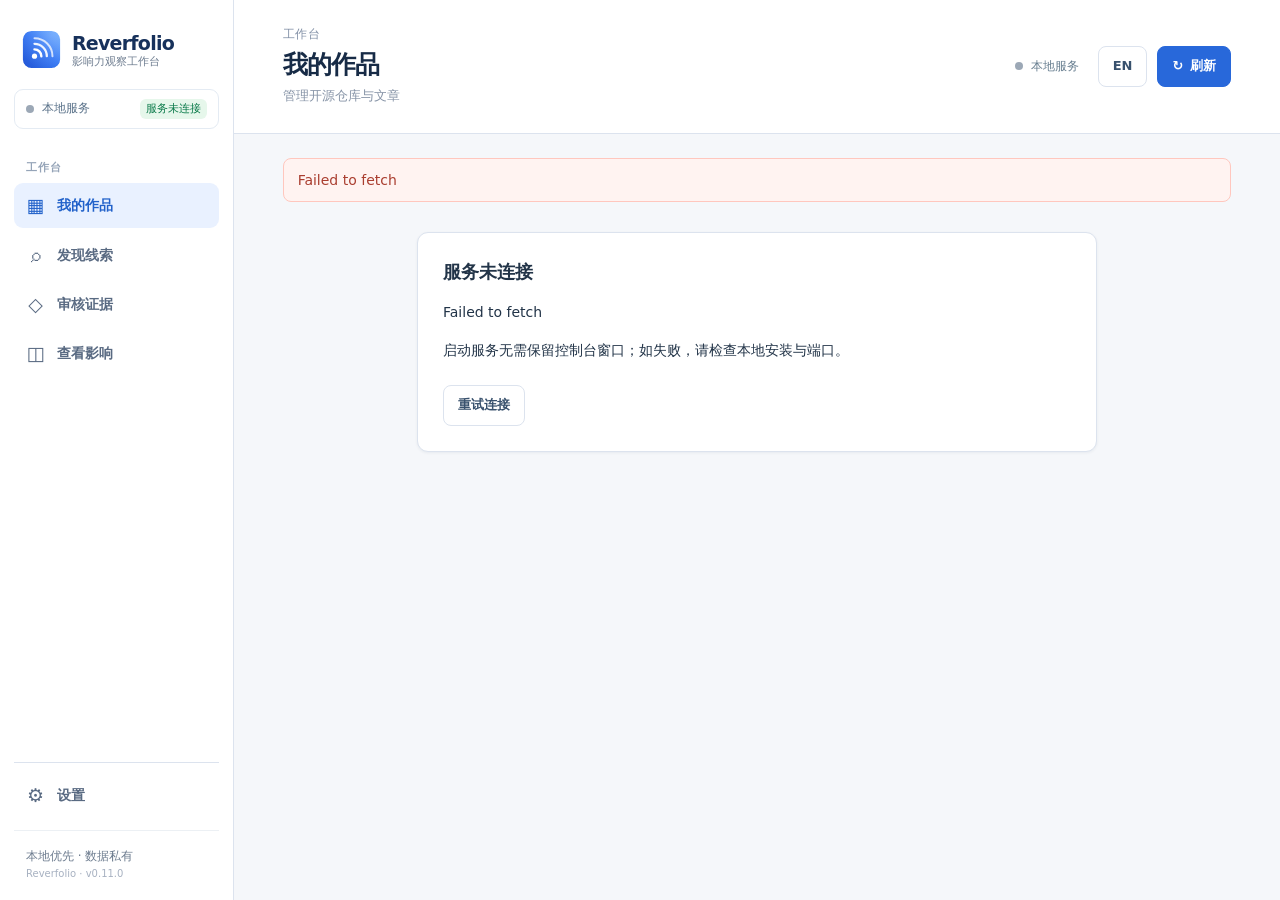
==== commit c3599b65: "chore-release-v0.11.0-version-alignment" ====
--- a/extension/ui/index.html
+++ b/extension/ui/index.html
@@ -20,7 +20,7 @@
       <div class="sidebar-status"><span class="online-dot"></span><span data-i18n="本地服务">本地服务</span><span class="pill" data-i18n="已连接">已连接</span></div>
       <div class="nav-label" data-i18n="工作台">工作台</div>
       <nav id="navigation" aria-label="Workspaces"></nav>
-      <div class="sidebar-bottom"><div class="sidebar-footer"><span data-i18n="本地优先 · 数据私有">本地优先 · 数据私有</span><small>Reverfolio · v0.10.0</small></div></div>
+      <div class="sidebar-bottom"><div class="sidebar-footer"><span data-i18n="本地优先 · 数据私有">本地优先 · 数据私有</span><small>Reverfolio · v0.11.0</small></div></div>
     </aside>
     <div class="main-shell">
       <header class="topbar">
--- a/extension/ui/app.css
+++ b/extension/ui/app.css
@@ -229,25 +229,6 @@
 .offline-panel .btn-row{margin-top:22px}
 .online-dot.offline{background:#9ca8b6;box-shadow:none}
 
-/* One next action; operational details stay collapsed. */
-.mcp-guide{max-width:720px;margin:22px auto 0}
-.mcp-steps{list-style:none;display:flex;gap:20px;padding:0;margin:0 0 24px;color:var(--sub);font-size:12px;flex-wrap:wrap}
-.mcp-steps li{display:flex;align-items:center;gap:7px}.mcp-steps span{display:grid;place-items:center;width:25px;height:25px;border-radius:50%;background:#edf2f8;font-weight:700}
-.mcp-steps .current{color:var(--blue);font-weight:650}.mcp-steps .current span{background:#e6efff}.mcp-steps .done{color:#168063}.mcp-steps .done span{background:#e8f7ef}
-.mcp-connection-card{border:1px solid var(--border);border-radius:14px;padding:28px;background:#fbfcff}
-.mcp-connection-card.is-ready{background:#f5fcf8;border-color:#cde8d9}.mcp-state-symbol{display:grid;place-items:center;width:40px;height:40px;border-radius:12px;background:#e8f0ff;color:var(--blue);font-size:23px;margin-bottom:16px}
-.is-ready .mcp-state-symbol{background:#e0f3e7;color:#168063}.mcp-connection-card h3{margin:0 0 10px;font-size:20px;color:#233a56}
-.mcp-description{font-size:14px;line-height:1.75;color:#637894;margin:0 0 20px;max-width:590px}
-.mcp-id-field{display:grid;gap:8px;font-size:13px;font-weight:600;color:#405779;margin:22px 0}
-.mcp-id-field input{width:100%;min-width:0;border:1px solid #cfdbe9;border-radius:8px;padding:12px;background:white;color:#253e5f;font-size:14px;font-weight:400}
-.mcp-main-action{margin-top:20px}.mcp-main-action .btn{min-width:140px;padding:11px 20px}
-.mcp-error{color:#9b3737;background:#fff1ef;padding:12px;border-radius:8px;line-height:1.6;font-size:13px}
-.mcp-advanced{margin-top:24px;border-top:1px solid var(--border);padding-top:18px}.mcp-advanced summary{color:#71839c;font-size:12px}
-.mcp-advanced h3{margin:25px 0 8px;font-size:14px}.mcp-advanced pre{font-size:11px}
-@media(max-width:600px){.mcp-steps{gap:10px;font-size:11px}.mcp-steps span{width:21px;height:21px}.mcp-connection-card{padding:20px}.mcp-main-action .btn{width:100%}}
-
-.mcp-steps a{color:inherit;text-decoration:underline;text-underline-offset:3px}.mcp-main-action a.btn{text-decoration:none}
-
 /* Task-oriented navigation. Keep settings visible and names legible in panels. */
 .sidebar #navigation{flex:1;min-height:0;overflow-y:auto}
 .sidebar #settings-navigation{flex:none;margin-top:16px;padding-top:10px;border-top:1px solid var(--border)}
@@ -267,3 +248,232 @@
  .sidebar #settings-navigation{margin-top:6px;padding-top:6px}
  .reverfolio-extension .sidebar #settings-navigation{margin-top:16px;padding-top:10px}
 }
+
+/* MCP connection workflow ported from SyndiRelay #29. */
+#mcpConnectionSettings {
+  padding: 8px 0 14px;
+  color: #263449;
+  font-family: Inter, -apple-system, BlinkMacSystemFont, "Segoe UI", "Microsoft YaHei", sans-serif;
+  font-size: 13px;
+  line-height: 1.55;
+}
+#mcpConnectionSettings *, #mcpConnectionSettings *::before, #mcpConnectionSettings *::after { box-sizing: border-box; }
+#mcpConnectionSettings .mcp-workflow {
+  background: #fff;
+  border: 1px solid #e0e5ed;
+  border-radius: 13px;
+  overflow: hidden;
+  box-shadow: 0 7px 25px rgba(37, 54, 82, .035);
+}
+#mcpConnectionSettings .mcp-workflow-header {
+  display: flex;
+  align-items: center;
+  justify-content: space-between;
+  gap: 16px;
+  padding: 16px 22px;
+  min-height: 62px;
+  border-bottom: 1px solid #edf0f5;
+  font-size: 13px;
+  font-weight: 600;
+}
+#mcpConnectionSettings .mcp-status-chip {
+  display: inline-flex;
+  align-items: center;
+  gap: 8px;
+  flex-shrink: 0;
+  max-width: 65%;
+  background: #f9fafc;
+  border: 1px solid #e2e7ef;
+  border-radius: 999px;
+  color: #67748a;
+  padding: 5px 10px;
+  font-size: 12px;
+  font-weight: 500;
+  line-height: 1.4;
+}
+#mcpConnectionSettings .mcp-status-dot {
+  width: 7px;
+  height: 7px;
+  flex: 0 0 7px;
+  background: #9ca7b8;
+  border-radius: 50%;
+}
+#mcpConnectionSettings .mcp-status-chip[data-kind="ready"] { background: #f4fbf7; border-color: #d2eadc; color: #18704e; }
+#mcpConnectionSettings .mcp-status-chip[data-kind="ready"] .mcp-status-dot { background: #20a16d; }
+#mcpConnectionSettings .mcp-status-chip[data-kind="pending"] { background: #fffbf2; border-color: #f0dfba; color: #906316; }
+#mcpConnectionSettings .mcp-status-chip[data-kind="pending"] .mcp-status-dot { background: #d09a30; }
+#mcpConnectionSettings .mcp-status-chip[data-kind="error"] { background: #fff6f6; border-color: #f2d4d6; color: #b43e47; }
+#mcpConnectionSettings .mcp-status-chip[data-kind="error"] .mcp-status-dot { background: #d45a63; }
+#mcpConnectionSettings .mcp-flow-section { padding: 24px 28px; min-width: 0; }
+#mcpConnectionSettings .mcp-flow-section + .mcp-flow-section { border-top: 1px solid #edf0f5; }
+#mcpConnectionSettings .mcp-plugin-panel { background: #fcfdff; }
+#mcpConnectionSettings .mcp-section-heading { display: flex; align-items: flex-start; gap: 14px; margin-bottom: 20px; }
+#mcpConnectionSettings .mcp-step {
+  display: grid;
+  place-items: center;
+  flex: 0 0 34px;
+  width: 34px;
+  height: 34px;
+  border: 1px solid #e5eaf2;
+  border-radius: 10px;
+  color: #576a85;
+  background: #f0f3f8;
+  font-size: 11px;
+  font-weight: 700;
+  letter-spacing: .03em;
+}
+#mcpConnectionSettings .mcp-section-heading h3 {
+  margin: 1px 0 5px;
+  font-size: 16px;
+  line-height: 1.35;
+  letter-spacing: -.015em;
+  color: #25364e;
+  font-weight: 650;
+}
+#mcpConnectionSettings .mcp-section-heading p { margin: 0; max-width: 580px; font-size: 12px; color: #748197; line-height: 1.6; }
+#mcpConnectionSettings .mcp-flow-body { margin-left: 48px; min-width: 0; }
+#mcpConnectionSettings .mcp-field + .mcp-field { margin-top: 18px; }
+#mcpConnectionSettings .mcp-field-heading { display: flex; align-items: center; gap: 8px; margin-bottom: 7px; }
+#mcpConnectionSettings .mcp-field-heading label { color: #344054; font-size: 13px; font-weight: 600; }
+#mcpConnectionSettings .mcp-help {
+  display: grid;
+  place-items: center;
+  width: 17px;
+  height: 17px;
+  flex-shrink: 0;
+  border: 1px solid #bac5d5;
+  border-radius: 50%;
+  color: #73839b;
+  font-size: 11px;
+  font-weight: 600;
+  line-height: 1;
+  text-decoration: none;
+}
+#mcpConnectionSettings .mcp-help:hover { border-color: #2563eb; color: #2563eb; }
+#mcpConnectionSettings .mcp-field input {
+  display: block;
+  width: 100%;
+  height: 43px;
+  min-height: 43px;
+  padding: 9px 12px;
+  border: 1px solid #cfd8e5;
+  border-radius: 8px;
+  background: #fff;
+  color: #24334c;
+  font: inherit;
+  font-size: 13px;
+  transition: border-color .15s, box-shadow .15s;
+}
+#mcpConnectionSettings .mcp-field input:focus { outline: none; border-color: #7b9cc9; box-shadow: 0 0 0 3px rgba(55, 111, 194, .08); }
+#mcpConnectionSettings .mcp-field input:disabled { background: #f8f9fb; opacity: 1; }
+#mcpConnectionSettings #mcpTunnelID { font-family: ui-monospace, SFMono-Regular, Consolas, monospace; }
+#mcpConnectionSettings .mcp-field small { display: block; margin-top: 6px; min-height: 17px; font-size: 11px; font-weight: 400; color: #8390a4; }
+#mcpConnectionSettings .mcp-key-input { position: relative; }
+#mcpConnectionSettings .mcp-key-input input { padding-right: 48px; }
+#mcpConnectionSettings .mcp-reveal {
+  position: absolute;
+  top: 4px;
+  right: 4px;
+  display: grid;
+  place-items: center;
+  width: 35px;
+  height: 35px;
+  padding: 0;
+  border: none;
+  border-radius: 7px;
+  background: transparent;
+  color: #677891;
+}
+#mcpConnectionSettings .mcp-reveal:hover:not(:disabled) { background: #f0f3f8; }
+#mcpConnectionSettings .mcp-reveal:disabled { color: #b2bccb; background: transparent; opacity: 1; }
+#mcpConnectionSettings .mcp-preference {
+  display: flex;
+  align-items: flex-start;
+  gap: 12px;
+  width: fit-content;
+  max-width: 100%;
+  margin: 20px 0 0;
+  color: #344054;
+  cursor: pointer;
+}
+#mcpConnectionSettings .mcp-preference input[type="checkbox"] {
+  width: 18px;
+  height: 18px;
+  min-width: 18px;
+  flex: 0 0 18px;
+  padding: 0;
+  margin: 2px 0 0;
+  accent-color: var(--ui-primary, #2563eb);
+  opacity: 1;
+}
+#mcpConnectionSettings .mcp-preference strong { display: block; font-size: 13px; font-weight: 600; line-height: 1.5; }
+#mcpConnectionSettings .mcp-preference small { display: block; margin: 3px 0 0; max-width: 500px; color: #748197; font-size: 11px; font-weight: 400; line-height: 1.5; }
+#mcpConnectionSettings .mcp-button-row { display: flex; align-items: center; flex-wrap: wrap; gap: 9px; margin-top: 22px; }
+#mcpConnectionSettings .mcp-button-row button,
+#mcpConnectionSettings .mcp-secondary {
+  width: auto;
+  min-width: 100px;
+  min-height: 36px;
+  padding: 8px 15px;
+  border: 1px solid #cfd8e5;
+  border-radius: 8px;
+  background: #fff;
+  color: #516078;
+  font: inherit;
+  font-size: 13px;
+  font-weight: 550;
+  line-height: 1.35;
+  opacity: 1;
+  white-space: nowrap;
+}
+#mcpConnectionSettings .mcp-button-row .mcp-primary {
+  background: #25364e;
+  border-color: #25364e;
+  color: #fff;
+}
+#mcpConnectionSettings .mcp-button-row .mcp-primary:hover:not(:disabled) { background: #17263c; border-color: #17263c; }
+#mcpConnectionSettings .mcp-secondary:hover:not(:disabled) { background: #f5f7fb; }
+#mcpConnectionSettings .mcp-button-row button:disabled,
+#mcpConnectionSettings .mcp-secondary:disabled {
+  background: #eef1f6;
+  border-color: #eef1f6;
+  color: #98a5b8;
+  opacity: 1;
+  cursor: not-allowed;
+}
+#mcpConnectionSettings button:focus-visible,
+#mcpConnectionSettings a:focus-visible { outline: 3px solid #abc8f6; outline-offset: 2px; }
+#mcpConnectionSettings .mcp-message { min-height: 0; margin: 12px 0 0; font-size: 12px; color: #61718b; line-height: 1.5; overflow-wrap: anywhere; }
+#mcpConnectionSettings .mcp-message:empty { display: none; }
+#mcpConnectionSettings .mcp-message.error { color: #b43e47; }
+#mcpConnectionSettings .mcp-plugin-panel .mcp-section-heading { margin-bottom: 12px; }
+#mcpConnectionSettings .mcp-plugin-link {
+  display: inline-flex;
+  align-items: center;
+  gap: 11px;
+  min-height: 32px;
+  color: #315d96;
+  font-weight: 600;
+  font-size: 13px;
+  text-decoration: none;
+}
+#mcpConnectionSettings .mcp-plugin-link:hover { text-decoration: underline; }
+#mcpConnectionSettings .mcp-setup-advanced { border-top: 1px solid #edf0f5; padding-top: 13px; margin-top: 17px; color: #718096; font-size: 12px; }
+#mcpConnectionSettings .mcp-setup-advanced > summary { cursor: pointer; font-size: 12px; color: #65758f; }
+#mcpConnectionSettings .mcp-setup-advanced p { margin: 10px 0 6px; }
+#mcpConnectionSettings .mcp-local-config { max-height: 180px; margin: 8px 0 10px; padding: 10px; overflow: auto; white-space: pre-wrap; overflow-wrap: anywhere; border: 1px solid #e2e7ef; border-radius: 7px; background: #f8fafc; font: 11px/1.5 ui-monospace, SFMono-Regular, Consolas, monospace; color: #46566d; }
+#mcpConnectionSettings .mcp-footer { margin: 14px 6px 0; color: #8b96a7; text-align: center; font-size: 11px; }
+@media (max-width: 700px) {
+  #mcpConnectionSettings .mcp-flow-section { padding: 20px 16px; }
+  #mcpConnectionSettings .mcp-flow-body { margin-left: 0; }
+  #mcpConnectionSettings .mcp-section-heading { gap: 11px; }
+  #mcpConnectionSettings .mcp-workflow-header { padding: 13px 16px; }
+  #mcpConnectionSettings .mcp-button-row button { flex: 1 1 100px; }
+}
+
+#mcpConnectionSettings .mcp-auto-connect { margin-top: 12px; }
+#mcpConnectionSettings .mcp-tunnel-actions { margin-top: 12px; }
+#mcpConnectionSettings .mcp-tunnel-actions .mcp-secondary { width: auto; min-width: 100px; min-height: 36px; background: #fff; border: 1px solid #cfd8e5; }
+
+#mcpConnectionSettings .mcp-startup-error { display: block; margin: 6px 0 0 30px; font-size: 11px; color: #9b6435; }
+#mcpConnectionSettings .mcp-startup-error:empty { display: none; }
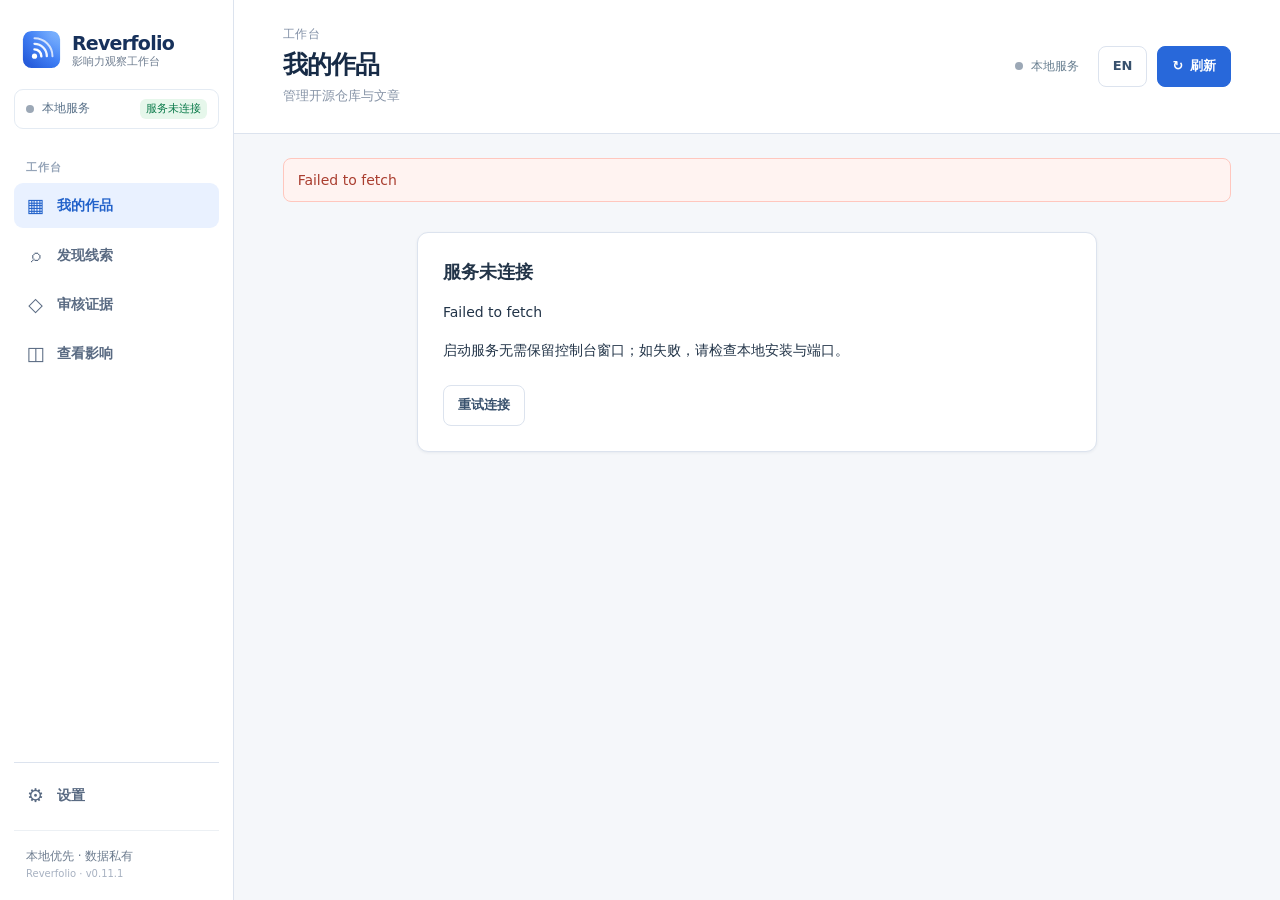
==== commit a3c2c87e: "fix(windows): use user-scoped MCP task registration and GUI installer" ====
--- a/extension/ui/index.html
+++ b/extension/ui/index.html
@@ -20,7 +20,7 @@
       <div class="sidebar-status"><span class="online-dot"></span><span data-i18n="本地服务">本地服务</span><span class="pill" data-i18n="已连接">已连接</span></div>
       <div class="nav-label" data-i18n="工作台">工作台</div>
       <nav id="navigation" aria-label="Workspaces"></nav>
-      <div class="sidebar-bottom"><div class="sidebar-footer"><span data-i18n="本地优先 · 数据私有">本地优先 · 数据私有</span><small>Reverfolio · v0.11.0</small></div></div>
+      <div class="sidebar-bottom"><div class="sidebar-footer"><span data-i18n="本地优先 · 数据私有">本地优先 · 数据私有</span><small>Reverfolio · v0.11.1</small></div></div>
     </aside>
     <div class="main-shell">
       <header class="topbar">
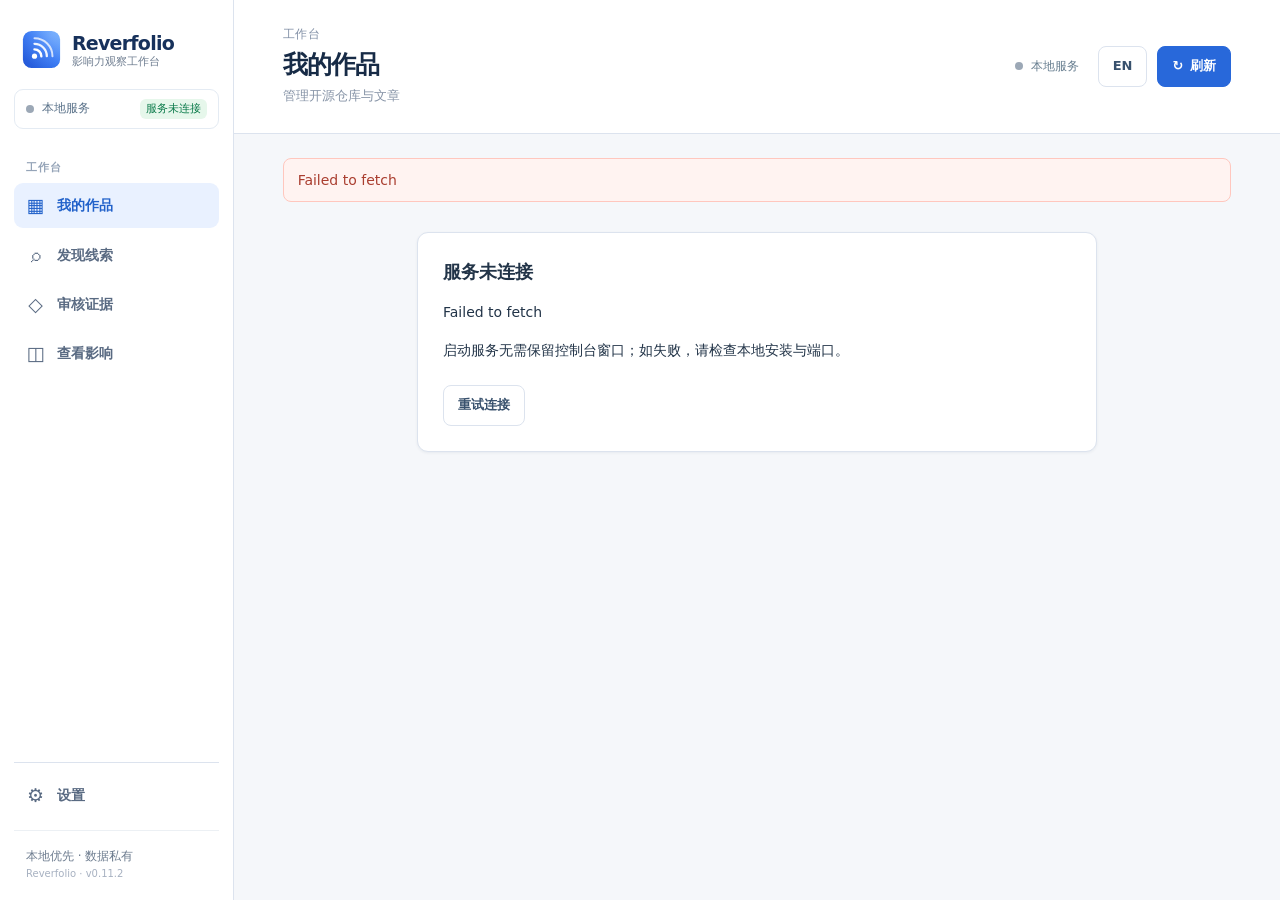
==== commit f57d1ffd: "fix(windows): use native GUI host for app and extension and bump 0.11.2" ====
--- a/extension/ui/index.html
+++ b/extension/ui/index.html
@@ -20,7 +20,7 @@
       <div class="sidebar-status"><span class="online-dot"></span><span data-i18n="本地服务">本地服务</span><span class="pill" data-i18n="已连接">已连接</span></div>
       <div class="nav-label" data-i18n="工作台">工作台</div>
       <nav id="navigation" aria-label="Workspaces"></nav>
-      <div class="sidebar-bottom"><div class="sidebar-footer"><span data-i18n="本地优先 · 数据私有">本地优先 · 数据私有</span><small>Reverfolio · v0.11.1</small></div></div>
+      <div class="sidebar-bottom"><div class="sidebar-footer"><span data-i18n="本地优先 · 数据私有">本地优先 · 数据私有</span><small>Reverfolio · v0.11.2</small></div></div>
     </aside>
     <div class="main-shell">
       <header class="topbar">
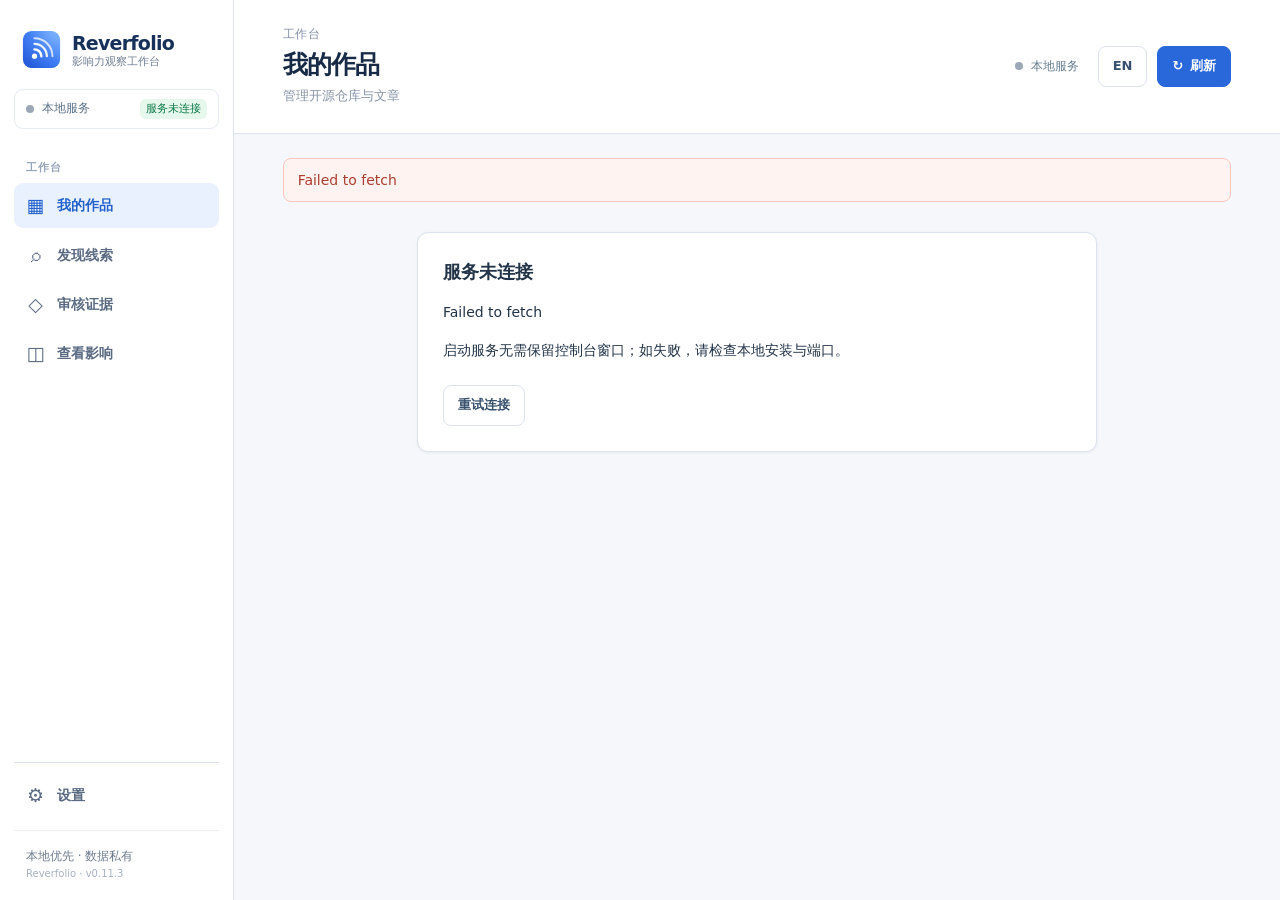
==== commit f1c4965e: "chore(release): align extension/ui/index.html with v0.11.3" ====
--- a/extension/ui/index.html
+++ b/extension/ui/index.html
@@ -20,7 +20,7 @@
       <div class="sidebar-status"><span class="online-dot"></span><span data-i18n="本地服务">本地服务</span><span class="pill" data-i18n="已连接">已连接</span></div>
       <div class="nav-label" data-i18n="工作台">工作台</div>
       <nav id="navigation" aria-label="Workspaces"></nav>
-      <div class="sidebar-bottom"><div class="sidebar-footer"><span data-i18n="本地优先 · 数据私有">本地优先 · 数据私有</span><small>Reverfolio · v0.11.2</small></div></div>
+      <div class="sidebar-bottom"><div class="sidebar-footer"><span data-i18n="本地优先 · 数据私有">本地优先 · 数据私有</span><small>Reverfolio · v0.11.3</small></div></div>
     </aside>
     <div class="main-shell">
       <header class="topbar">
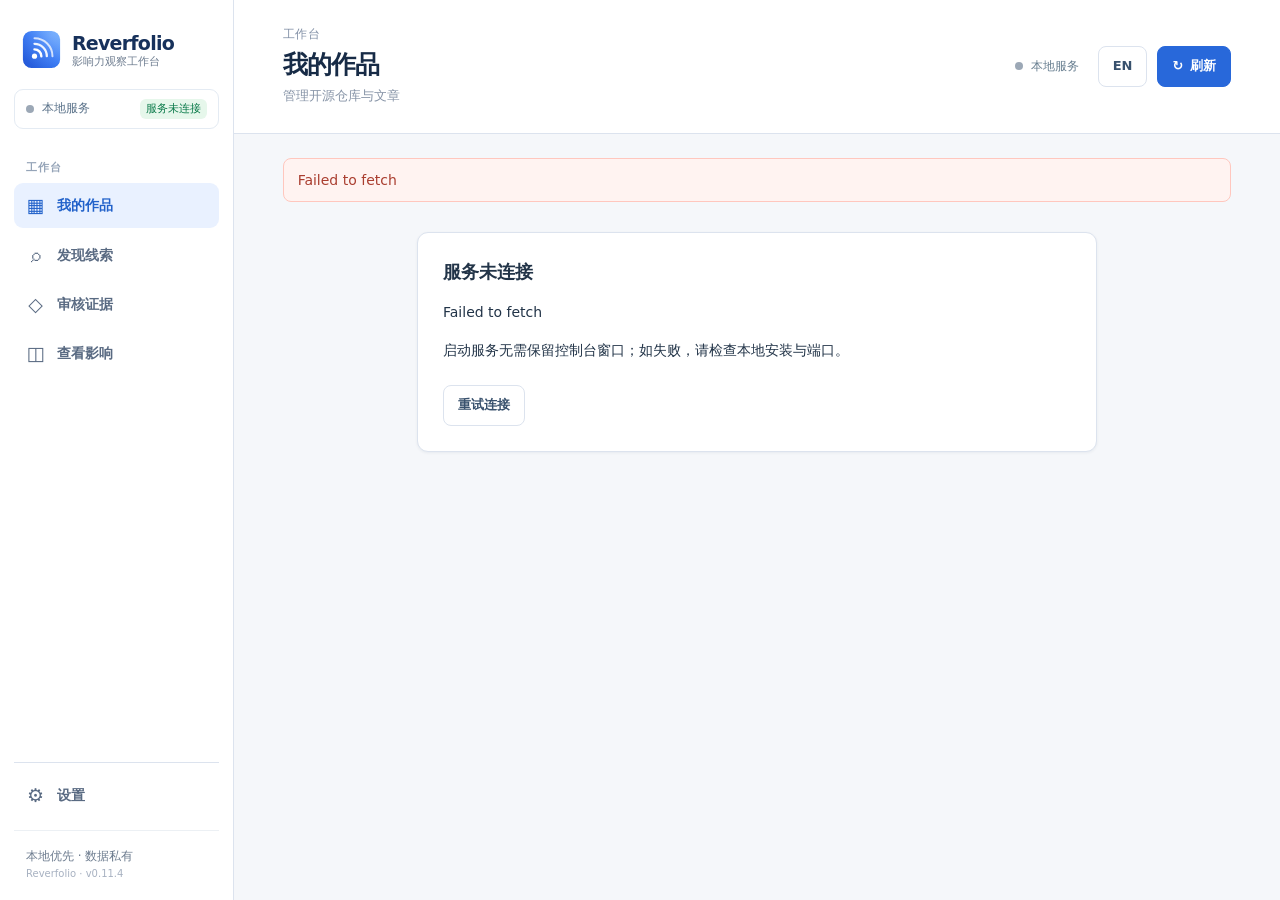
==== commit c6f6d8a5: "release-v0.11.4-native-Windows-installer" ====
--- a/extension/ui/index.html
+++ b/extension/ui/index.html
@@ -20,7 +20,7 @@
       <div class="sidebar-status"><span class="online-dot"></span><span data-i18n="本地服务">本地服务</span><span class="pill" data-i18n="已连接">已连接</span></div>
       <div class="nav-label" data-i18n="工作台">工作台</div>
       <nav id="navigation" aria-label="Workspaces"></nav>
-      <div class="sidebar-bottom"><div class="sidebar-footer"><span data-i18n="本地优先 · 数据私有">本地优先 · 数据私有</span><small>Reverfolio · v0.11.3</small></div></div>
+      <div class="sidebar-bottom"><div class="sidebar-footer"><span data-i18n="本地优先 · 数据私有">本地优先 · 数据私有</span><small>Reverfolio · v0.11.4</small></div></div>
     </aside>
     <div class="main-shell">
       <header class="topbar">
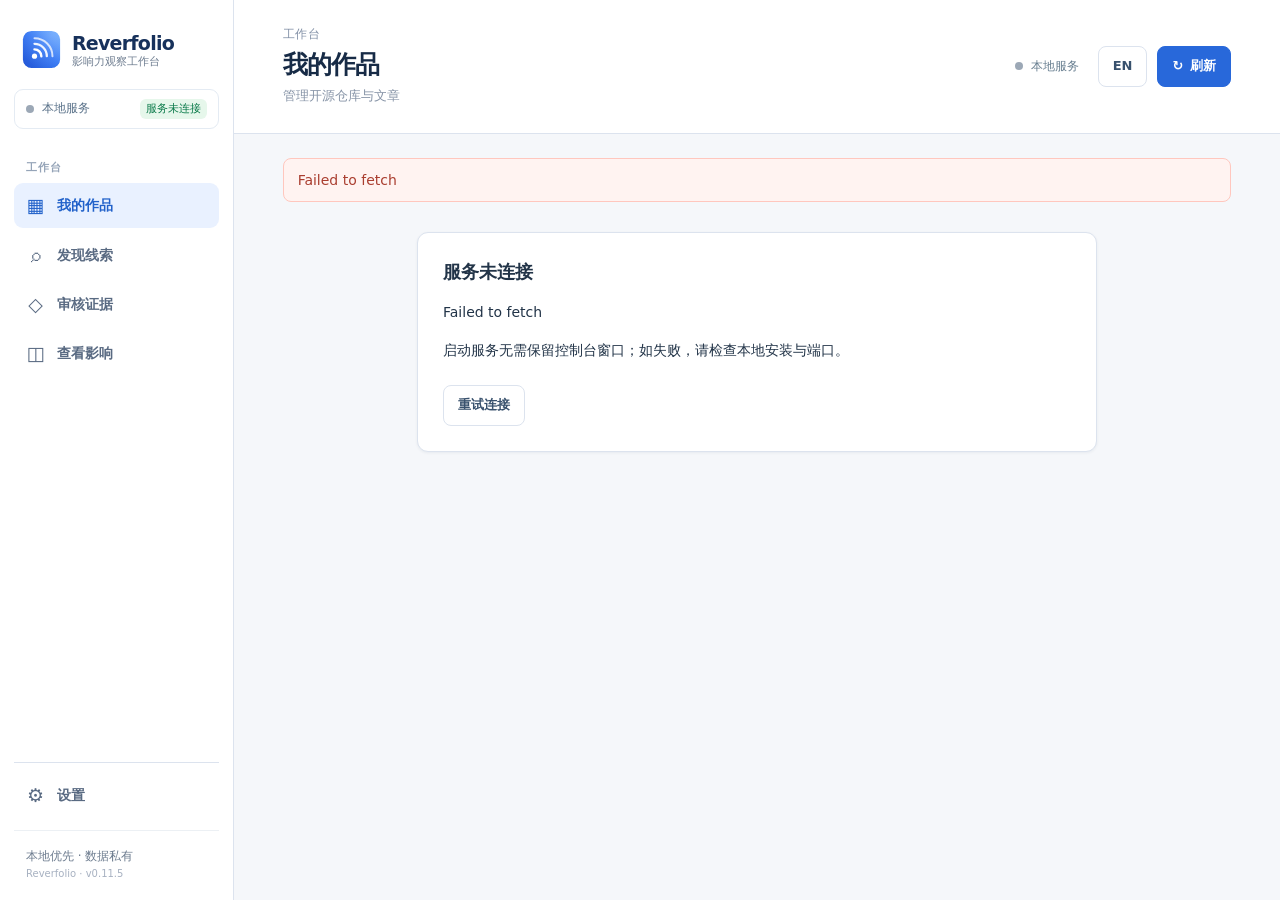
==== commit 0db09e93: "fix: sync extension UI to release version 0.11.5" ====
--- a/extension/ui/index.html
+++ b/extension/ui/index.html
@@ -20,7 +20,7 @@
       <div class="sidebar-status"><span class="online-dot"></span><span data-i18n="本地服务">本地服务</span><span class="pill" data-i18n="已连接">已连接</span></div>
       <div class="nav-label" data-i18n="工作台">工作台</div>
       <nav id="navigation" aria-label="Workspaces"></nav>
-      <div class="sidebar-bottom"><div class="sidebar-footer"><span data-i18n="本地优先 · 数据私有">本地优先 · 数据私有</span><small>Reverfolio · v0.11.4</small></div></div>
+      <div class="sidebar-bottom"><div class="sidebar-footer"><span data-i18n="本地优先 · 数据私有">本地优先 · 数据私有</span><small>Reverfolio · v0.11.5</small></div></div>
     </aside>
     <div class="main-shell">
       <header class="topbar">
--- a/extension/ui/app.css
+++ b/extension/ui/app.css
@@ -472,6 +472,8 @@
 }
 
 #mcpConnectionSettings .mcp-auto-connect { margin-top: 12px; }
+#mcpConnectionSettings .mcp-client-actions { display: flex; align-items: center; flex-wrap: wrap; gap: 10px; margin-top: 12px; }
+#mcpConnectionSettings .mcp-client-actions small { color: #748197; font-size: 11px; }
 #mcpConnectionSettings .mcp-tunnel-actions { margin-top: 12px; }
 #mcpConnectionSettings .mcp-tunnel-actions .mcp-secondary { width: auto; min-width: 100px; min-height: 36px; background: #fff; border: 1px solid #cfd8e5; }
 
